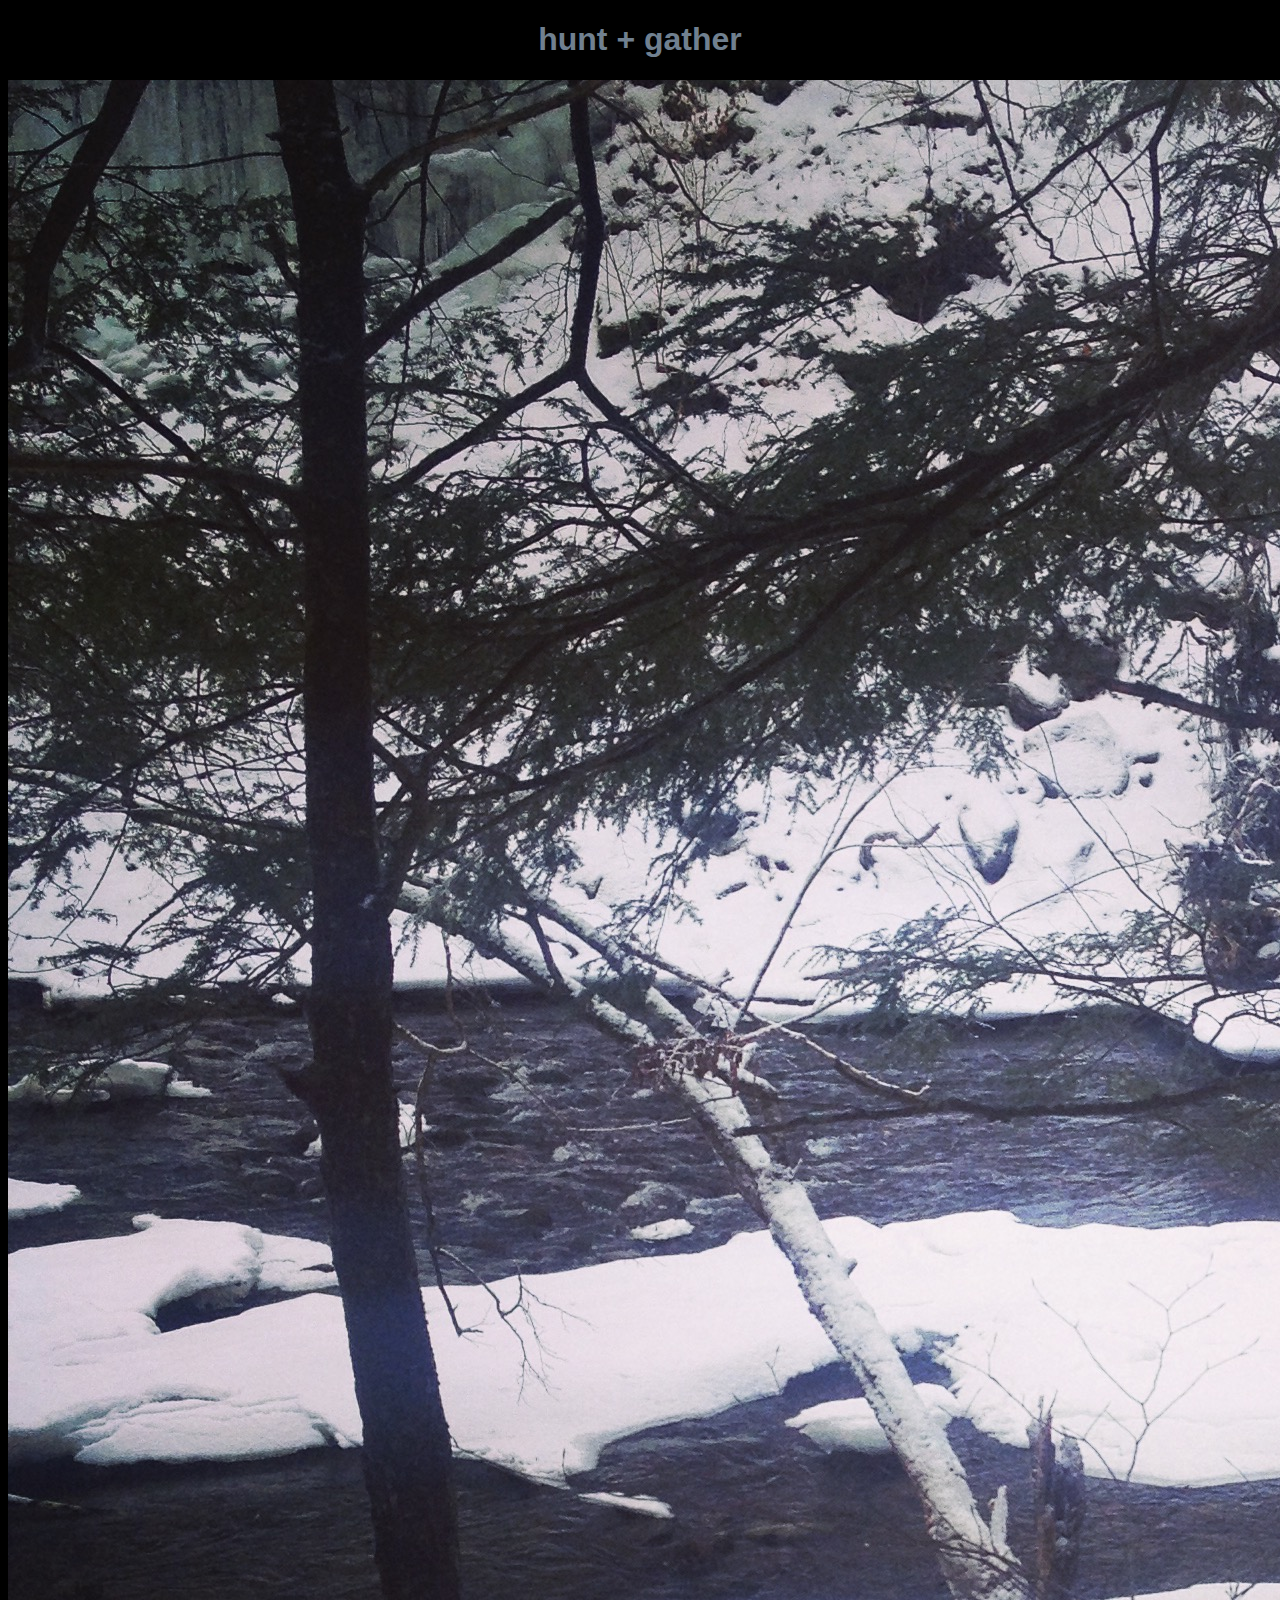
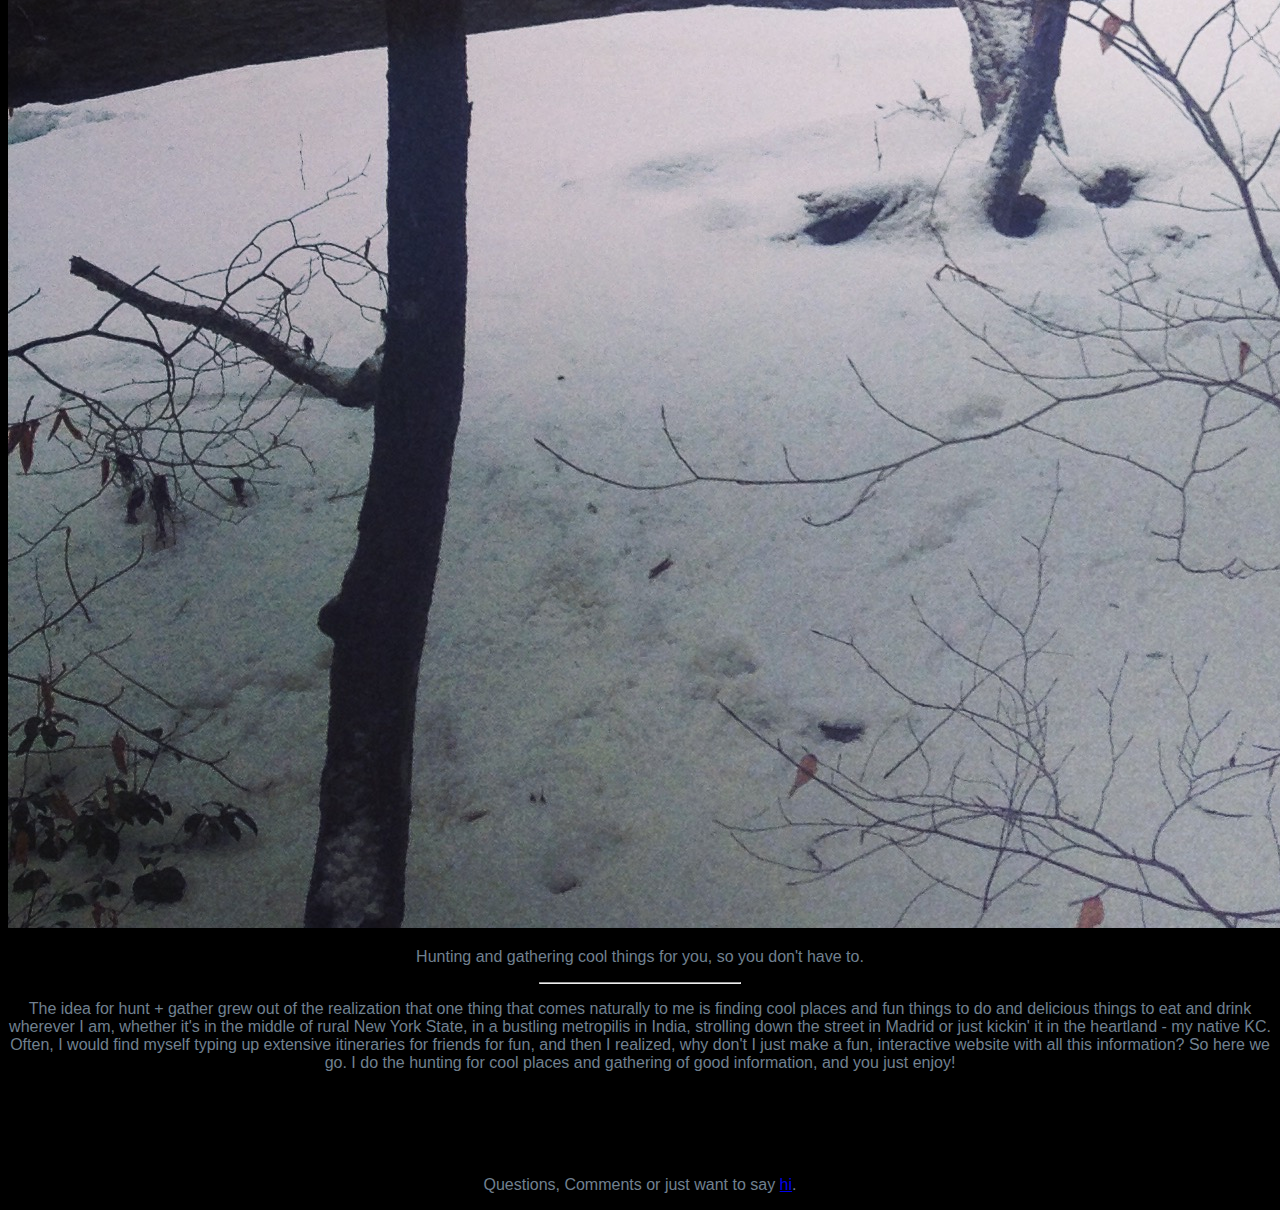
==== unit_3/index.html @ 29ba15ae "Homepage" ====
<!DOCTYPE html>
<html>
<head>
	<title>hunt + gather</title>
	<link rel="stylesheet" type="text/css" href="css/style.css">
</head>
<body>
	<h1>hunt + gather</h1>
	<img src="images/hntgthrsnow.jpg" alt="Photoshoot in the Snow" title="Neither snow nor storm can stop me from finding you good things.">
		<p>Hunting and gathering cool things for you, so you don't have to.</p>
		<hr>
		<p>The idea for hunt + gather grew out of the realization that one thing that comes naturally to me is finding cool places and fun things to do and delicious things to eat and drink wherever I am, whether it's in the middle of rural New York State, in a bustling metropilis in India, strolling down the street in Madrid or just kickin' it in the heartland - my native KC. Often, I would find myself typing up extensive itineraries for friends for fun, and then I realized, why don't I just make a fun, interactive website with all this information? So here we go. I do the hunting for cool places and gathering of good information, and you just enjoy!</p>
			<ul>
				<li>Eat</li>
				<li>Imbibe</li>
				<li>See</li>
				<li>Shop</li>
			</ul>
		<p>Questions, Comments or just want to say 
		<a href="mailto:miykaelah@mac.com?subject=hello, miykaelah!"> hi</a>.</p>
</body>
</html>
---- unit_3/css/style.css ----
body{
	text-align: center;
	background: #000;
	font-family: Helvetica, sans-serif;
}

hr{
	width:200px;
}

h1,p{
	color: #708090
}

#slogan{
	font-style: italic;
}
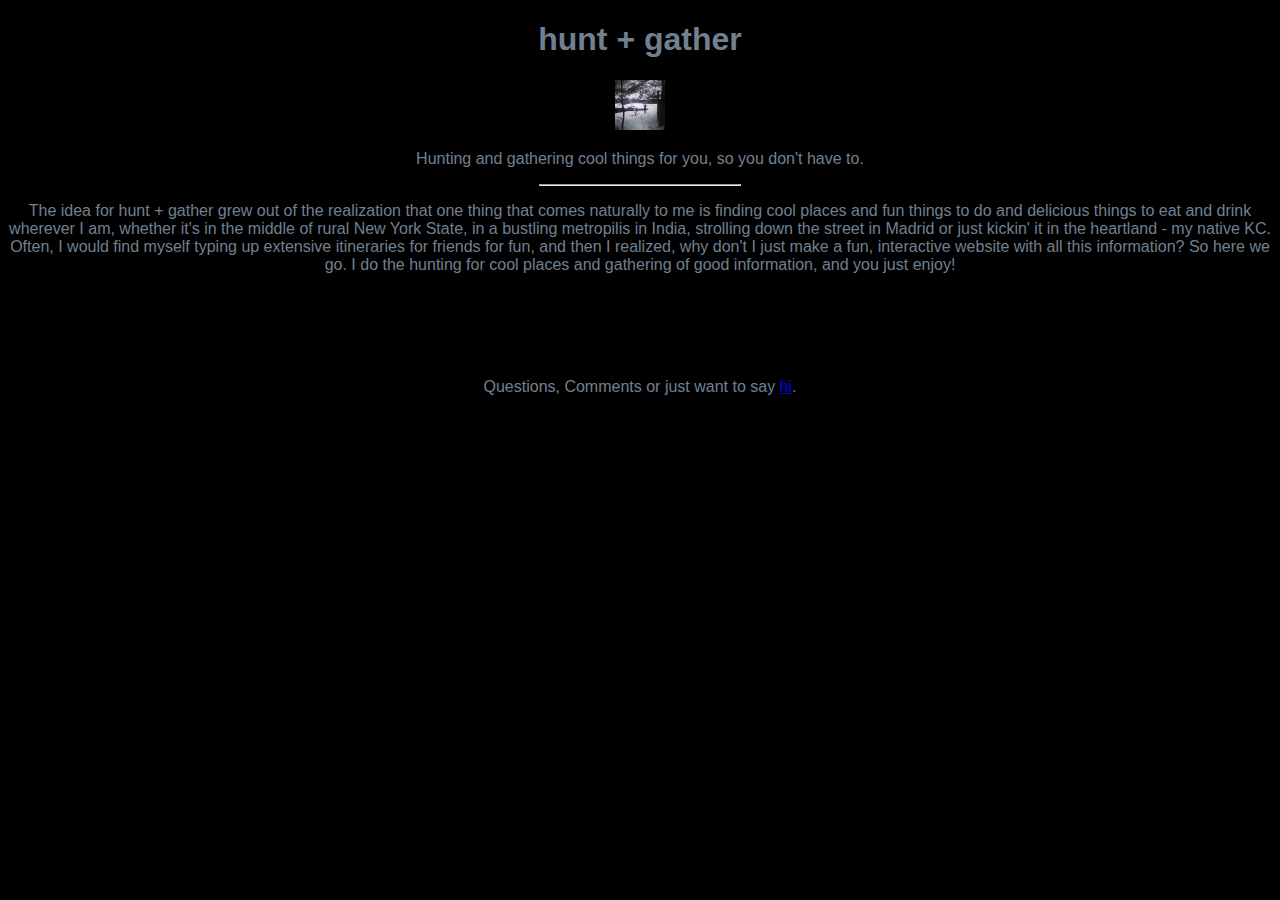
==== commit a31e27e7: "resizing image" ====
--- a/unit_3/index.html
+++ b/unit_3/index.html
@@ -6,7 +6,7 @@
 </head>
 <body>
 	<h1>hunt + gather</h1>
-	<img src="images/hntgthrsnow.jpg" alt="Photoshoot in the Snow" title="Neither snow nor storm can stop me from finding you good things.">
+	<img src="images/hntgthrsnow.jpg" alt="Photoshoot in the Snow" title="Neither snow nor storm can stop me from finding you good things." height="50" width="50">
 		<p>Hunting and gathering cool things for you, so you don't have to.</p>
 		<hr>
 		<p>The idea for hunt + gather grew out of the realization that one thing that comes naturally to me is finding cool places and fun things to do and delicious things to eat and drink wherever I am, whether it's in the middle of rural New York State, in a bustling metropilis in India, strolling down the street in Madrid or just kickin' it in the heartland - my native KC. Often, I would find myself typing up extensive itineraries for friends for fun, and then I realized, why don't I just make a fun, interactive website with all this information? So here we go. I do the hunting for cool places and gathering of good information, and you just enjoy!</p>
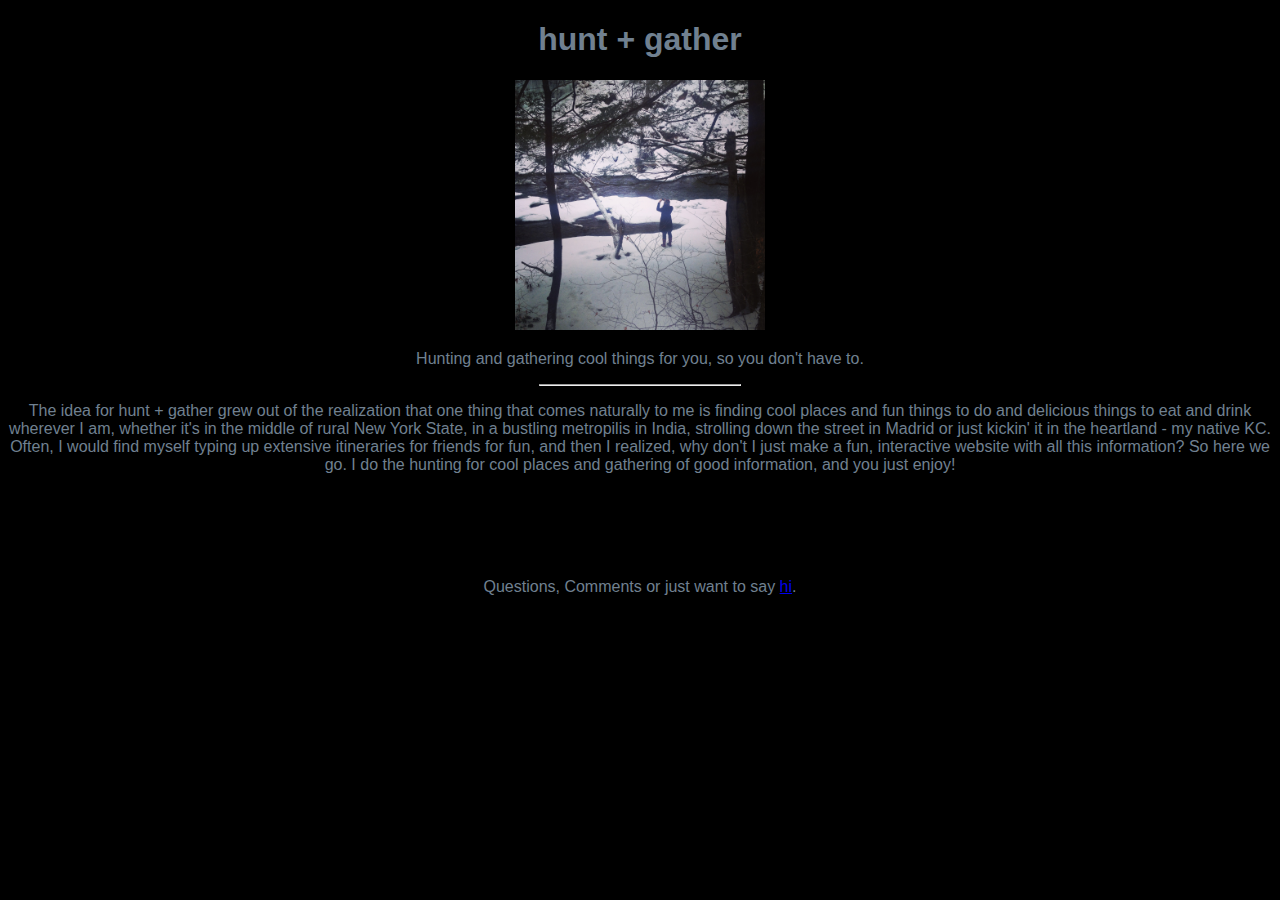
==== commit f201e4fe: "updated photo size because it was tiny" ====
--- a/unit_3/index.html
+++ b/unit_3/index.html
@@ -6,7 +6,7 @@
 </head>
 <body>
 	<h1>hunt + gather</h1>
-	<img src="images/hntgthrsnow.jpg" alt="Photoshoot in the Snow" title="Neither snow nor storm can stop me from finding you good things." height="50" width="50">
+	<img src="images/hntgthrsnow.jpg" alt="Photoshoot in the Snow" title="Neither snow nor storm can stop me from finding you good things." height="250" width="250">
 		<p>Hunting and gathering cool things for you, so you don't have to.</p>
 		<hr>
 		<p>The idea for hunt + gather grew out of the realization that one thing that comes naturally to me is finding cool places and fun things to do and delicious things to eat and drink wherever I am, whether it's in the middle of rural New York State, in a bustling metropilis in India, strolling down the street in Madrid or just kickin' it in the heartland - my native KC. Often, I would find myself typing up extensive itineraries for friends for fun, and then I realized, why don't I just make a fun, interactive website with all this information? So here we go. I do the hunting for cool places and gathering of good information, and you just enjoy!</p>
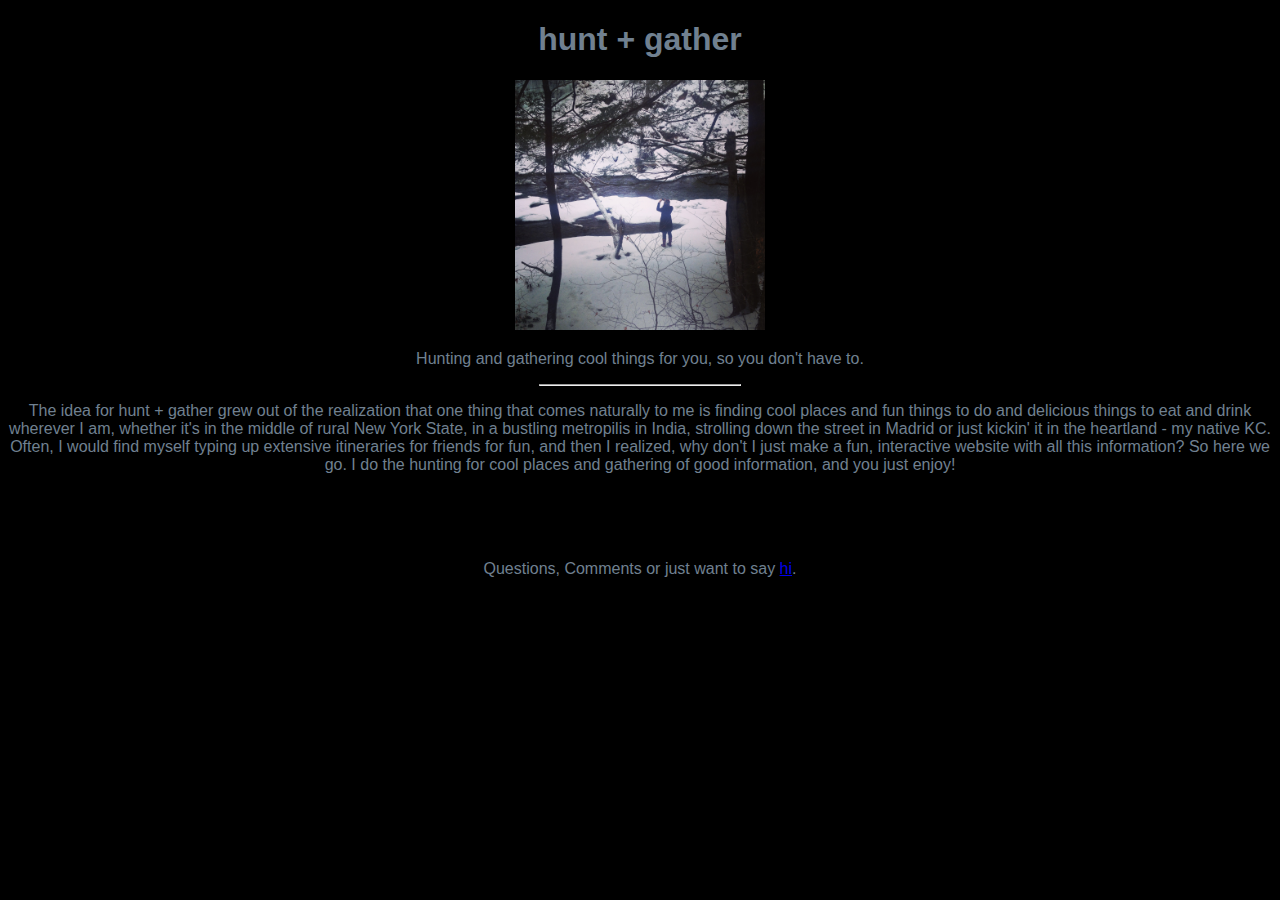
==== commit 5c8d1ff8: "let's try this again" ====
--- a/unit_3/index.html
+++ b/unit_3/index.html
@@ -10,12 +10,13 @@
 		<p>Hunting and gathering cool things for you, so you don't have to.</p>
 		<hr>
 		<p>The idea for hunt + gather grew out of the realization that one thing that comes naturally to me is finding cool places and fun things to do and delicious things to eat and drink wherever I am, whether it's in the middle of rural New York State, in a bustling metropilis in India, strolling down the street in Madrid or just kickin' it in the heartland - my native KC. Often, I would find myself typing up extensive itineraries for friends for fun, and then I realized, why don't I just make a fun, interactive website with all this information? So here we go. I do the hunting for cool places and gathering of good information, and you just enjoy!</p>
-			<ul>
-				<li>Eat</li>
-				<li>Imbibe</li>
-				<li>See</li>
-				<li>Shop</li>
-			</ul>
+		
+		<ul>
+			<li>EAT</li>
+			<li>IMBIBE</li>
+			<li>SHOP</li>
+		</ul>
+		
 		<p>Questions, Comments or just want to say 
 		<a href="mailto:miykaelah@mac.com?subject=hello, miykaelah!"> hi</a>.</p>
 </body>
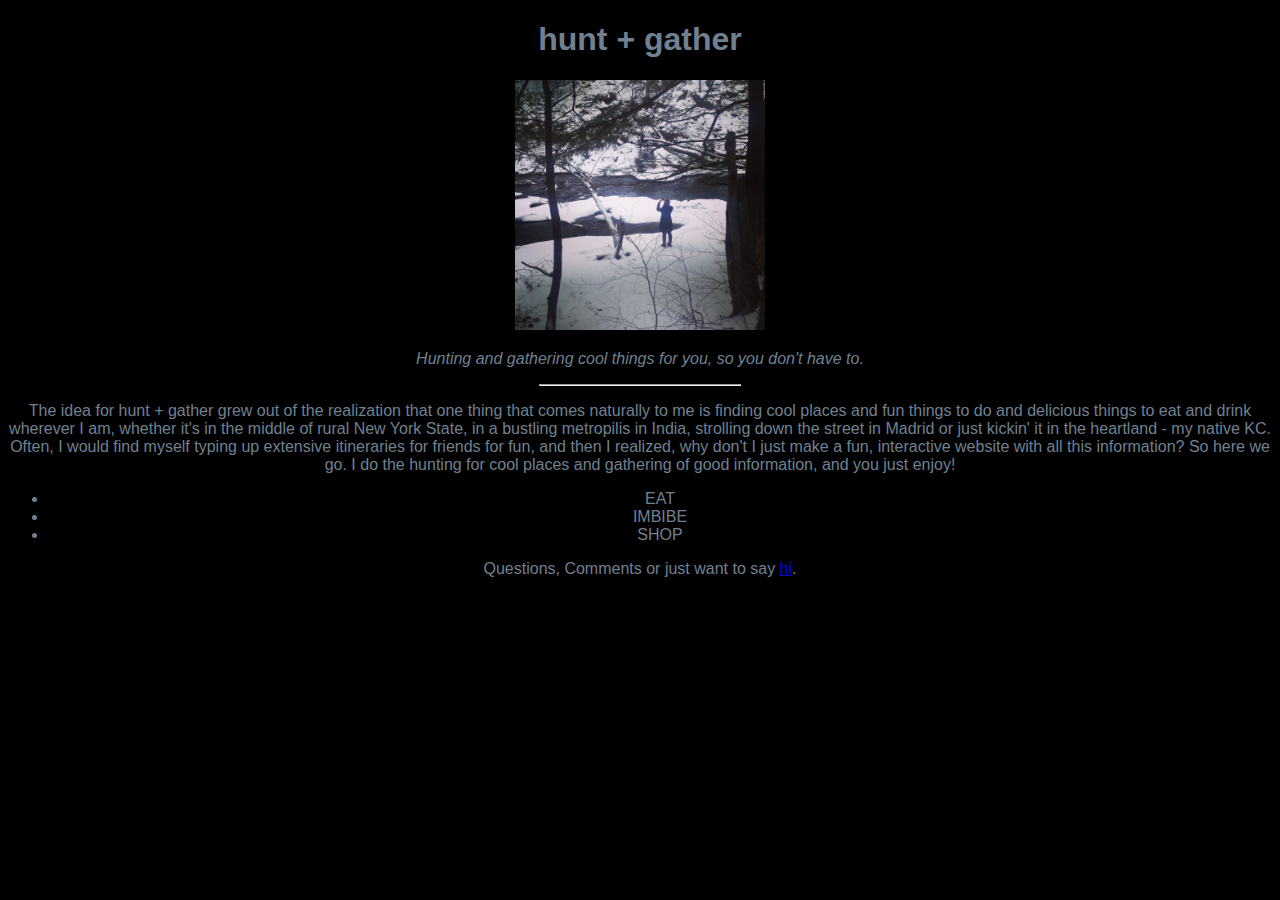
==== commit 9cf6f3a0: "ID slogan itallic" ====
--- a/unit_3/index.html
+++ b/unit_3/index.html
@@ -7,7 +7,7 @@
 <body>
 	<h1>hunt + gather</h1>
 	<img src="images/hntgthrsnow.jpg" alt="Photoshoot in the Snow" title="Neither snow nor storm can stop me from finding you good things." height="250" width="250">
-		<p>Hunting and gathering cool things for you, so you don't have to.</p>
+		<p id="slogan">Hunting and gathering cool things for you, so you don't have to.</p>
 		<hr>
 		<p>The idea for hunt + gather grew out of the realization that one thing that comes naturally to me is finding cool places and fun things to do and delicious things to eat and drink wherever I am, whether it's in the middle of rural New York State, in a bustling metropilis in India, strolling down the street in Madrid or just kickin' it in the heartland - my native KC. Often, I would find myself typing up extensive itineraries for friends for fun, and then I realized, why don't I just make a fun, interactive website with all this information? So here we go. I do the hunting for cool places and gathering of good information, and you just enjoy!</p>
 		
--- a/unit_3/css/style.css
+++ b/unit_3/css/style.css
@@ -8,7 +8,7 @@
 	width:200px;
 }
 
-h1,p{
+h1,p,ul,li{
 	color: #708090
 }
 
